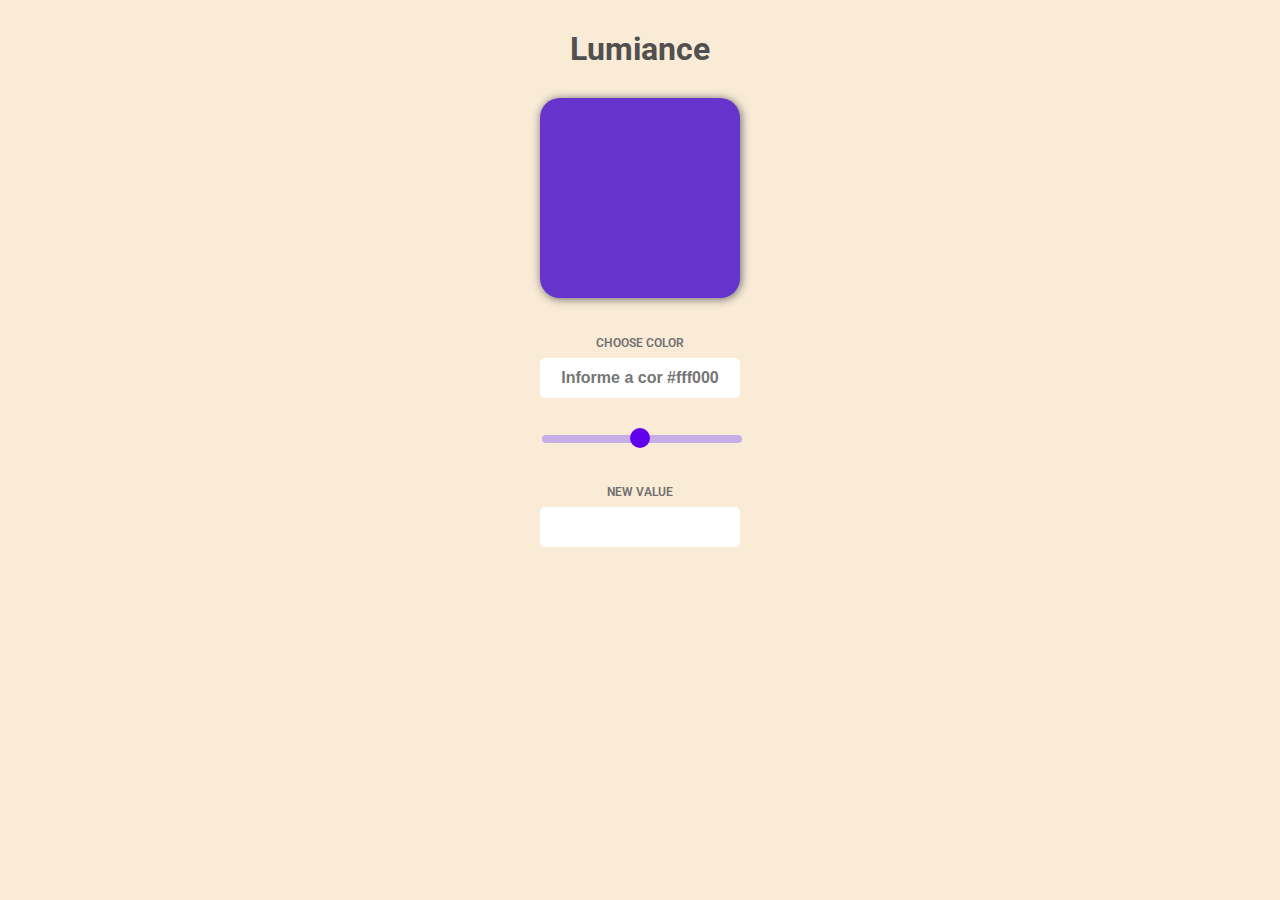
==== colors-js/index.html @ 9c0e97b4 "Colors with JS" ====
<!DOCTYPE html>
<html lang="pt-br">
<head>
  <meta charset="UTF-8">
  <meta name="viewport" content="width=device-width, initial-scale=1.0">
  <title>Colors JS</title>

  <link rel="stylesheet" href="./style.css">
</head>

<body>

  <div>
    <h1>Lumiance</h1>
  </div>

  <div class="box-color">
  </div>

  <div class="form-group">
    <label for="usr">CHOOSE COLOR</label>
    <input type="text" placeholder="Informe a cor #fff000" class="hex-color" id="usr">
  </div>

  <div class="middle">
    <div class="slider-container">
      <span class="bar"><span class="fill"></span></span>
      <input id="slider" class="slider" type="range" min="0" max="100" value="50">
    </div>
  </div>

  <div class="form-group final">
    <label for="usr">NEW VALUE</label>
    <input type="text" class="hex-color" id="usr">
  </div>

  <script src="./scripts.js"></script>

</body>

</html>
---- colors-js/style.css ----
@import url('https://fonts.googleapis.com/css2?family=Roboto:wght@400;500;700&display=swap');

* {
  margin: 0;
  padding: 0;
  box-sizing: border-box;
}

html {
  font-family: 'Roboto', sans-serif;
}

body {
  height: 100vh;
  background-color: antiquewhite;
  display: flex;
  flex-direction: column;
  align-items: center;
}

h1 {
  color: rgb(80, 80, 80);
  margin-top: 30px;
}

.box-color {
  margin: 30px auto;
  background-color: #6633cc;
  border-radius: 20px;
  width: 200px;
  height: 200px;
  box-shadow: 1px 1px 10px rgb(100, 100, 100);
}

.form-group {
  display: flex;
  flex-direction: column;
}

.form-group label {
  font-size: 12px;
  font-weight: 600;
  color: rgb(112, 112, 112);
  margin: 8px auto;
}

.form-group input {
  width: 200px;
  height: 40px;
  border-radius: 5px;
  border: none;
  text-align: center;
  color: rgb(110, 110, 110);
  font-size: 16px;
  font-weight: 600;
}

.middle {
  width: 200px;
  margin: 30px;
}
.slider-container {
	position: relative;
}
.slider-container .bar {
	position: absolute;
	z-index: 1;
	left: 2px;
	top: 7px;
	width: 100%;
	height: 8px;
	border-radius: 5px;
	background-color: #c6aee7;
	overflow: hidden;
}
.slider-container .bar .fill {
	display: block;
	width: 0;
	height: 100%;
	background-color: #6200ee;
}
.slider-container .slider {
	position: relative;
	z-index: 2;
	-webkit-appearance: none;
	width: 100%;
	height: 10px;
	border-radius: 5px;
	outline: none;
	background-color: transparent;
}
.slider-container .slider::-webkit-slider-thumb {
	-webkit-appearance: none;
	width: 20px;
	height: 20px;
	background-color: #6200ee;
	border-radius: 50%;
	cursor: pointer;
	outline: none;
	box-shadow: 0 0 0 0 rgba(98,0,238,.1);
	transition: .3s ease-in-out;
}
.slider-container .slider::-webkit-slider-thumb:hover {
	box-shadow: 0 0 0 20px rgba(98,0,238,.1);
}
.slider-container .slider:active::-webkit-slider-thumb {
	box-shadow: 0 0 0 20px rgba(98,0,238,.2);
}

.final {
  margin-bottom: 30px;
}
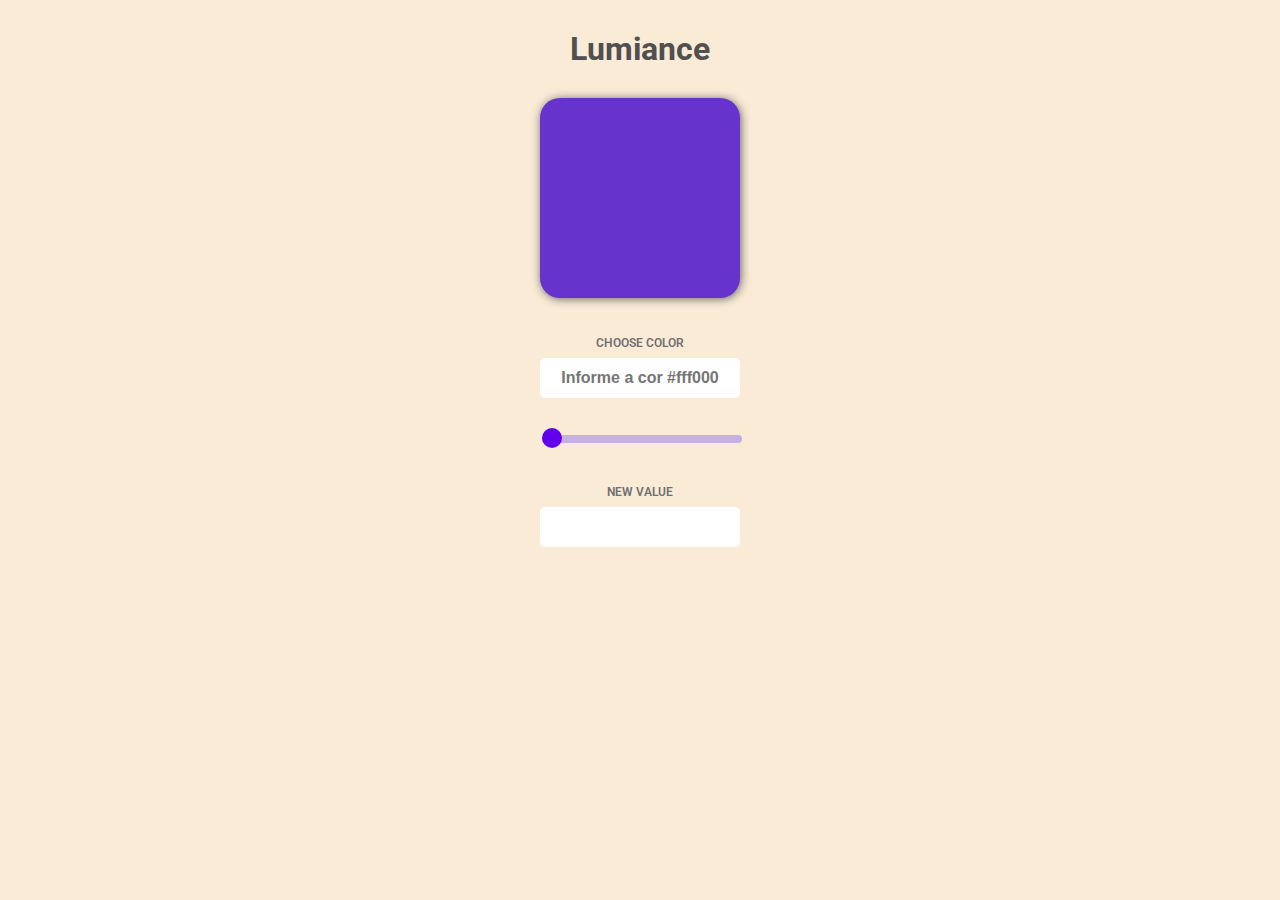
==== commit 9e0bf0a0: "Update My Projects" ====
--- a/colors-js/index.html
+++ b/colors-js/index.html
@@ -25,7 +25,7 @@
   <div class="middle">
     <div class="slider-container">
       <span class="bar"><span class="fill"></span></span>
-      <input id="slider" class="slider" type="range" min="0" max="100" value="50">
+      <input id="slider" class="slider" type="range" min="0" max="100" value="1">
     </div>
   </div>
 
